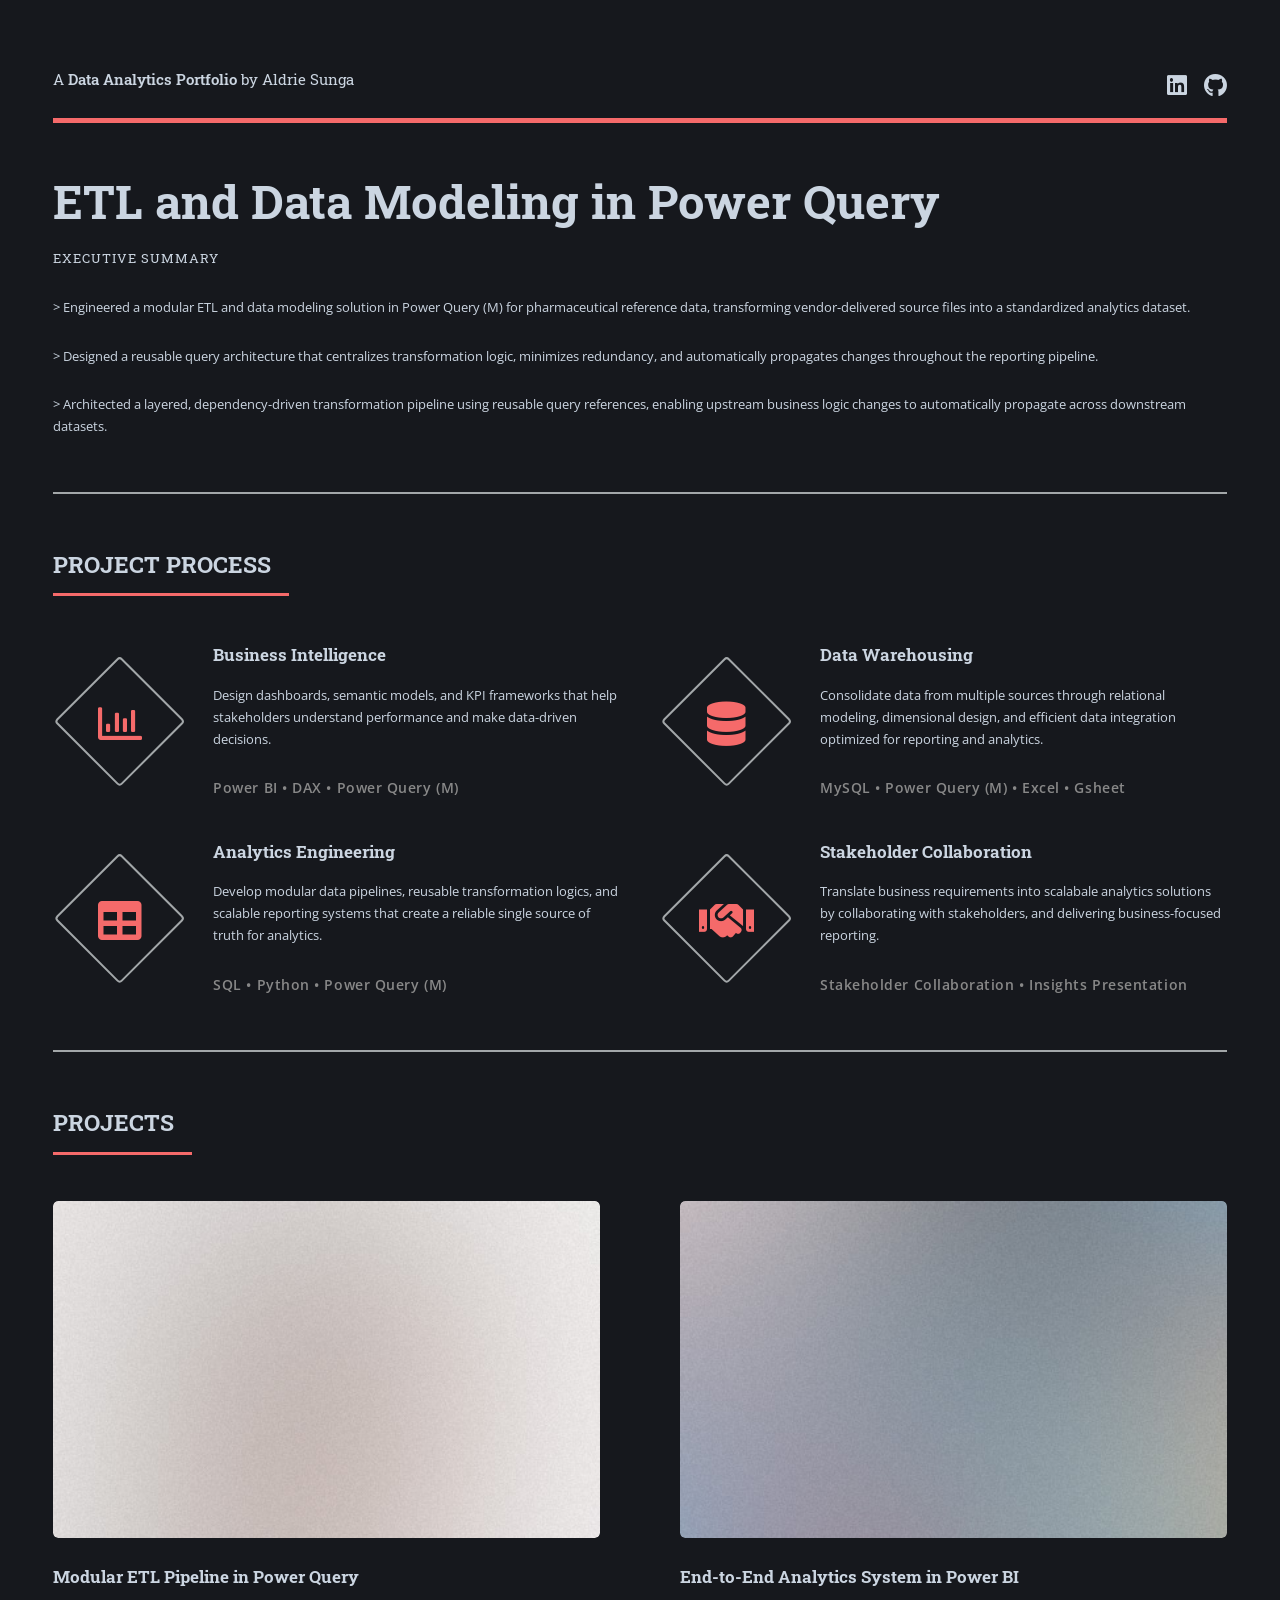
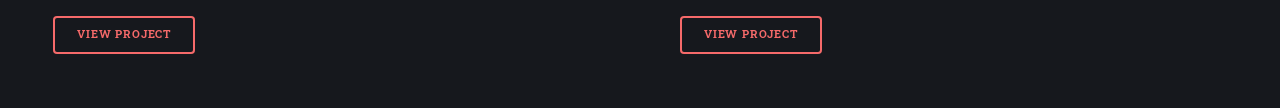
==== project_1.html @ 9303957c "Add files via upload" ====
<!DOCTYPE HTML>
<html>
	<head>
		<title>Data by Aldrie</title>
		<meta charset="utf-8" />
		<meta name="viewport" content="width=device-width, initial-scale=1, user-scalable=no" />
		<link rel="stylesheet" href="assets/css/main_mod.css" />
        <link rel="icon" type="image/png" href="images/reading-eyeglasses.png"
	</head>
	<body class="is-preload">

		<!-- Wrapper -->
			<div id="wrapper">

				<!-- Main -->
					<div id="main">
						<div class="inner">

							<!-- Header -->
								<header id="header">
									<a href="index.html" class="logo">A<strong> Data Analytics Portfolio</strong> by Aldrie Sunga</a>
									<ul class="icons">
										<li>
											<a href="https://www.linkedin.com/in/erroljohnsunga/"
												class="icon brands fa-linkedin"
												target="_blank"
												rel="noopener noreferrer">
													<span class="label">Linkedin</span>
											</a>
										</li>

										<li>
											<a
												class="icon brands fa-github"
												target="_blank"
												rel="noopener noreferrer">
													<span class="label">Github</span>
											</a>
										</li>
										<!-- <li><a href="#" class="icon brands fa-snapchat-ghost"><span class="label">Snapchat</span></a></li>
										<li><a href="#" class="icon brands fa-instagram"><span class="label">Instagram</span></a></li>
										<li><a href="#" class="icon brands fa-medium-m"><span class="label">Medium</span></a></li> -->
									</ul>
								</header>

							<!-- Banner -->
								<section id="banner">
									<div class="content">
										<header>
											<h1 class="project-h1">ETL and Data Modeling in Power Query</h1>
                                            <p class="p-header">
                                                Executive Summary
                                            </p>										
										</header>
                                        <div class="p-bullets">
                                            <p>> Engineered a modular ETL and data modeling solution in Power Query (M) for pharmaceutical reference data, transforming vendor-delivered source files into a standardized analytics dataset.</p>
                                            <p>> Designed a reusable query architecture that centralizes transformation logic, minimizes redundancy, and automatically propagates changes throughout the reporting pipeline.</p>
                                            <p>> Architected a layered, dependency-driven transformation pipeline using reusable query references, enabling upstream business logic changes to automatically propagate across downstream datasets.</p>
                                        </div>
                                            <!-- <ul class="actions">
											<li><a href="#" class="button big">Learn More</a></li>
										</ul> -->
									</div>
									<!-- <span class="image object">
										<img src="images/pic10.jpg" alt="" />
									</span> -->
								</section>

							<!-- Section -->
								<section>
									<header class="major">
										<h2>PROJECT PROCESS</h2>
                                    </header>
									</header>
									<div class="features">
										<article>
											<span class="icon fa-chart-bar"></span>
											<div class="content">
												<h3>Business Intelligence</h3>
												<p>
													Design dashboards, semantic models, and KPI frameworks that help stakeholders understand performance and make data-driven decisions.
												</p>
												<p class="tech-stack">
													Power BI • DAX • Power Query (M)
												</p>
											</div>
										</article>
										<article>
											<span class="icon solid fa-database"></span>
											<div class="content">
												<h3>Data Warehousing</h3>
												<p>
													Consolidate data from multiple sources through relational modeling, dimensional design, and efficient data integration optimized for reporting and analytics.
												</p>
												<p class="tech-stack">
													MySQL • Power Query (M) • Excel • Gsheet
												</p>
											</div>
										</article>
										<article>
											<span class="icon solid fa-table"></span>
											<div class="content">
												<h3>Analytics Engineering</h3>
												<p>
													Develop modular data pipelines, reusable transformation logics, and scalable reporting systems that create a reliable single source of truth for analytics.
												</p>
												<p class="tech-stack">
													SQL • Python • Power Query (M)
												</p>
											</div>
										</article>
										<article>
											<span class="icon solid fa-handshake"></span>
											<div class="content">
												<h3>Stakeholder Collaboration</h3>
												<p>
													Translate business requirements into scalabale analytics solutions by collaborating with stakeholders, and delivering business-focused reporting.
												</p>
												<p class="tech-stack">
													Stakeholder Collaboration • Insights Presentation
												</p>
											</div>
										</article>
									</div>
								</section>

							<!-- Section -->
								<section>
									<header class="major">
										<h2>PROJECTS</h2>
									</header>
									<div class="posts">
										<article>
											<a class="image"><img src="images/pic01.jpg" alt="" /></a>
											<h3>Modular ETL Pipeline in Power Query</h3>
											<p>
											</p>
											<ul class="actions">
												<li><a href="#" class="button">View Project</a></li>
											</ul>
										</article>

										<article>
											<a class="image"><img src="images/pic02.jpg" alt="" /></a>
											<h3>End-to-End Analytics System in Power BI</h3>
											<p>
											</p>
											<ul class="actions">
												<li><a href="#" class="button">View Project</a></li>
											</ul>
<!-- 										
										<article>
											<a class="image"><img src="images/pic02.jpg" alt="" /></a>
											<h3>Project #3</h3>
											<p>
												...
											</p>
											<ul class="actions">
												<li><a href="#" class="button">View Project</a></li>
											</ul>
										</article> -->
									</div>
								</section>
						</div>
					</div>
			</div>

		<!-- Scripts -->
			<script src="assets/js/jquery.min.js"></script>
			<script src="assets/js/browser.min.js"></script>
			<script src="assets/js/breakpoints.min.js"></script>
			<script src="assets/js/util.js"></script>
			<script src="assets/js/main.js"></script>

	</body>
</html>
---- assets/css/main_mod.css ----
@import url(fontawesome-all.min.css);
@import url("https://fonts.googleapis.com/css?family=Open+Sans:400,600,400italic,600italic|Roboto+Slab:400,700");
/*
	Editorial by HTML5 UP
	html5up.net | @ajlkn
	Free for personal and commercial use under the CCA 3.0 license (html5up.net/license)
*/
html, body, div, span, applet, object,
iframe, h1, h2, h3, h4, h5, h6, p, blockquote,
pre, a, abbr, acronym, address, big, cite,
code, del, dfn, em, img, ins, kbd, q, s, samp,
small, strike, strong, sub, sup, tt, var, b,
u, i, center, dl, dt, dd, ol, ul, li, fieldset,
form, label, legend, table, caption, tbody,
tfoot, thead, tr, th, td, article, aside,
canvas, details, embed, figure, figcaption,
footer, header, hgroup, menu, nav, output, ruby,
section, summary, time, mark, audio, video {
  margin: 0;
  padding: 0;
  border: 0;
  font-size: 100%;
  font: inherit;
  vertical-align: baseline; }

article, aside, details, figcaption, figure,
footer, header, hgroup, menu, nav, section {
  display: block; }

body {
  line-height: 1; }

ol, ul {
  list-style: none; }

blockquote, q {
  quotes: none; }
  blockquote:before, blockquote:after, q:before, q:after {
    content: '';
    content: none; }

table {
  border-collapse: collapse;
  border-spacing: 0; }

body {
  -webkit-text-size-adjust: none; }

mark {
  background-color: transparent;
  color: inherit; }

input::-moz-focus-inner {
  border: 0;
  padding: 0; }

input, select, textarea {
  -moz-appearance: none;
  -webkit-appearance: none;
  -ms-appearance: none;
  appearance: none; }

/* Basic */
@-ms-viewport {
  width: device-width; }

body {
  -ms-overflow-style: scrollbar; }

@media screen and (max-width: 480px) {
  html, body {
    min-width: 320px; } }

html {
  box-sizing: border-box; }

*, *:before, *:after {
  box-sizing: inherit; }

body {
  background: #16181D; }
  body.is-preload *, body.is-preload *:before, body.is-preload *:after, body.is-resizing *, body.is-resizing *:before, body.is-resizing *:after {
    -moz-animation: none !important;
    -webkit-animation: none !important;
    -ms-animation: none !important;
    animation: none !important;
    -moz-transition: none !important;
    -webkit-transition: none !important;
    -ms-transition: none !important;
    transition: none !important; }

/* Type */
body, input, select, textarea {
  color: #CBD5E1;
  font-family: "Open Sans", sans-serif;
  font-size: 13pt;
  font-weight: 400;
  line-height: 1.65; }
  @media screen and (max-width: 1680px) {
    body, input, select, textarea {
      font-size: 11pt; } }
  @media screen and (max-width: 1280px) {
    body, input, select, textarea {
      font-size: 10pt; } }
  @media screen and (max-width: 360px) {
    body, input, select, textarea {
      font-size: 9pt; } }

a {
  -moz-transition: color 0.2s ease-in-out, border-bottom-color 0.2s ease-in-out;
  -webkit-transition: color 0.2s ease-in-out, border-bottom-color 0.2s ease-in-out;
  -ms-transition: color 0.2s ease-in-out, border-bottom-color 0.2s ease-in-out;
  transition: color 0.2s ease-in-out, border-bottom-color 0.2s ease-in-out;
  border-bottom: dotted 1px;
  color: #f56a6a;
  text-decoration: none; }
  a:hover {
    border-bottom-color: #f56a6a;
    color: #f56a6a !important; }
    a:hover strong {
      color: inherit; }

strong, b {
  color: #CBD5E1;
  font-weight: 600; }

em, i {
  font-style: italic; }

p {
  margin: 0 0 2em 0; }

h1, h2, h3, h4, h5, h6 {
  color: #CBD5E1;
  font-family: "Roboto Slab", serif;
  font-weight: 700;
  line-height: 1.5;
  margin: 0 0 1em 0; }
  h1 a, h2 a, h3 a, h4 a, h5 a, h6 a {
    color: inherit;
    text-decoration: none;
    border-bottom: 0; }

h1 {
  font-size: 4em;
  margin: 0 0 0.5em 0;
  line-height: 1.3; }

h2 {
  font-size: 1.75em; }

h3 {
  font-size: 1.25em; }

h4 {
  font-size: 1.1em; }

h5 {
  font-size: 0.9em; }

h6 {
  font-size: 0.7em; }

@media screen and (max-width: 1680px) {
  h1 {
    font-size: 3.5em; } }

@media screen and (max-width: 980px) {
  h1 {
    font-size: 3.25em; } }

@media screen and (max-width: 736px) {
  h1 {
    font-size: 2em;
    line-height: 1.4; }
  h2 {
    font-size: 1.5em; } }

sub {
  font-size: 0.8em;
  position: relative;
  top: 0.5em; }

sup {
  font-size: 0.8em;
  position: relative;
  top: -0.5em; }

blockquote {
  border-left: solid 3px rgba(210, 215, 217, 0.75);
  font-style: italic;
  margin: 0 0 2em 0;
  padding: 0.5em 0 0.5em 2em; }

code {
  background: rgba(230, 235, 237, 0.25);
  border-radius: 0.375em;
  border: solid 1px rgba(210, 215, 217, 0.75);
  font-family: "Courier New", monospace;
  font-size: 0.9em;
  margin: 0 0.25em;
  padding: 0.25em 0.65em; }

pre {
  -webkit-overflow-scrolling: touch;
  font-family: "Courier New", monospace;
  font-size: 0.9em;
  margin: 0 0 2em 0; }
  pre code {
    display: block;
    line-height: 1.75;
    padding: 1em 1.5em;
    overflow-x: auto; }

hr {
  border: 0;
  border-bottom: solid 1px rgba(210, 215, 217, 0.75);
  margin: 2em 0; }
  hr.major {
    margin: 3em 0; }

.align-left {
  text-align: left; }

.align-center {
  text-align: center; }

.align-right {
  text-align: right; }

/* Row */
.row {
  display: flex;
  flex-wrap: wrap;
  box-sizing: border-box;
  align-items: stretch; }
  .row > * {
    box-sizing: border-box; }
  .row.gtr-uniform > * > :last-child {
    margin-bottom: 0; }
  .row.aln-left {
    justify-content: flex-start; }
  .row.aln-center {
    justify-content: center; }
  .row.aln-right {
    justify-content: flex-end; }
  .row.aln-top {
    align-items: flex-start; }
  .row.aln-middle {
    align-items: center; }
  .row.aln-bottom {
    align-items: flex-end; }
  .row > .imp {
    order: -1; }
  .row > .col-1 {
    width: 8.33333%; }
  .row > .off-1 {
    margin-left: 8.33333%; }
  .row > .col-2 {
    width: 16.66667%; }
  .row > .off-2 {
    margin-left: 16.66667%; }
  .row > .col-3 {
    width: 25%; }
  .row > .off-3 {
    margin-left: 25%; }
  .row > .col-4 {
    width: 33.33333%; }
  .row > .off-4 {
    margin-left: 33.33333%; }
  .row > .col-5 {
    width: 41.66667%; }
  .row > .off-5 {
    margin-left: 41.66667%; }
  .row > .col-6 {
    width: 50%; }
  .row > .off-6 {
    margin-left: 50%; }
  .row > .col-7 {
    width: 58.33333%; }
  .row > .off-7 {
    margin-left: 58.33333%; }
  .row > .col-8 {
    width: 66.66667%; }
  .row > .off-8 {
    margin-left: 66.66667%; }
  .row > .col-9 {
    width: 75%; }
  .row > .off-9 {
    margin-left: 75%; }
  .row > .col-10 {
    width: 83.33333%; }
  .row > .off-10 {
    margin-left: 83.33333%; }
  .row > .col-11 {
    width: 91.66667%; }
  .row > .off-11 {
    margin-left: 91.66667%; }
  .row > .col-12 {
    width: 100%; }
  .row > .off-12 {
    margin-left: 100%; }
  .row.gtr-0 {
    margin-top: 0;
    margin-left: 0em; }
    .row.gtr-0 > * {
      padding: 0 0 0 0em; }
    .row.gtr-0.gtr-uniform {
      margin-top: 0em; }
      .row.gtr-0.gtr-uniform > * {
        padding-top: 0em; }
  .row.gtr-25 {
    margin-top: 0;
    margin-left: -0.375em; }
    .row.gtr-25 > * {
      padding: 0 0 0 0.375em; }
    .row.gtr-25.gtr-uniform {
      margin-top: -0.375em; }
      .row.gtr-25.gtr-uniform > * {
        padding-top: 0.375em; }
  .row.gtr-50 {
    margin-top: 0;
    margin-left: -0.75em; }
    .row.gtr-50 > * {
      padding: 0 0 0 0.75em; }
    .row.gtr-50.gtr-uniform {
      margin-top: -0.75em; }
      .row.gtr-50.gtr-uniform > * {
        padding-top: 0.75em; }
  .row {
    margin-top: 0;
    margin-left: -1.5em; }
    .row > * {
      padding: 0 0 0 1.5em; }
    .row.gtr-uniform {
      margin-top: -1.5em; }
      .row.gtr-uniform > * {
        padding-top: 1.5em; }
  .row.gtr-150 {
    margin-top: 0;
    margin-left: -2.25em; }
    .row.gtr-150 > * {
      padding: 0 0 0 2.25em; }
    .row.gtr-150.gtr-uniform {
      margin-top: -2.25em; }
      .row.gtr-150.gtr-uniform > * {
        padding-top: 2.25em; }
  .row.gtr-200 {
    margin-top: 0;
    margin-left: -3em; }
    .row.gtr-200 > * {
      padding: 0 0 0 3em; }
    .row.gtr-200.gtr-uniform {
      margin-top: -3em; }
      .row.gtr-200.gtr-uniform > * {
        padding-top: 3em; }
  @media screen and (max-width: 1680px) {
    .row {
      display: flex;
      flex-wrap: wrap;
      box-sizing: border-box;
      align-items: stretch; }
      .row > * {
        box-sizing: border-box; }
      .row.gtr-uniform > * > :last-child {
        margin-bottom: 0; }
      .row.aln-left {
        justify-content: flex-start; }
      .row.aln-center {
        justify-content: center; }
      .row.aln-right {
        justify-content: flex-end; }
      .row.aln-top {
        align-items: flex-start; }
      .row.aln-middle {
        align-items: center; }
      .row.aln-bottom {
        align-items: flex-end; }
      .row > .imp-xlarge {
        order: -1; }
      .row > .col-1-xlarge {
        width: 8.33333%; }
      .row > .off-1-xlarge {
        margin-left: 8.33333%; }
      .row > .col-2-xlarge {
        width: 16.66667%; }
      .row > .off-2-xlarge {
        margin-left: 16.66667%; }
      .row > .col-3-xlarge {
        width: 25%; }
      .row > .off-3-xlarge {
        margin-left: 25%; }
      .row > .col-4-xlarge {
        width: 33.33333%; }
      .row > .off-4-xlarge {
        margin-left: 33.33333%; }
      .row > .col-5-xlarge {
        width: 41.66667%; }
      .row > .off-5-xlarge {
        margin-left: 41.66667%; }
      .row > .col-6-xlarge {
        width: 50%; }
      .row > .off-6-xlarge {
        margin-left: 50%; }
      .row > .col-7-xlarge {
        width: 58.33333%; }
      .row > .off-7-xlarge {
        margin-left: 58.33333%; }
      .row > .col-8-xlarge {
        width: 66.66667%; }
      .row > .off-8-xlarge {
        margin-left: 66.66667%; }
      .row > .col-9-xlarge {
        width: 75%; }
      .row > .off-9-xlarge {
        margin-left: 75%; }
      .row > .col-10-xlarge {
        width: 83.33333%; }
      .row > .off-10-xlarge {
        margin-left: 83.33333%; }
      .row > .col-11-xlarge {
        width: 91.66667%; }
      .row > .off-11-xlarge {
        margin-left: 91.66667%; }
      .row > .col-12-xlarge {
        width: 100%; }
      .row > .off-12-xlarge {
        margin-left: 100%; }
      .row.gtr-0 {
        margin-top: 0;
        margin-left: 0em; }
        .row.gtr-0 > * {
          padding: 0 0 0 0em; }
        .row.gtr-0.gtr-uniform {
          margin-top: 0em; }
          .row.gtr-0.gtr-uniform > * {
            padding-top: 0em; }
      .row.gtr-25 {
        margin-top: 0;
        margin-left: -0.375em; }
        .row.gtr-25 > * {
          padding: 0 0 0 0.375em; }
        .row.gtr-25.gtr-uniform {
          margin-top: -0.375em; }
          .row.gtr-25.gtr-uniform > * {
            padding-top: 0.375em; }
      .row.gtr-50 {
        margin-top: 0;
        margin-left: -0.75em; }
        .row.gtr-50 > * {
          padding: 0 0 0 0.75em; }
        .row.gtr-50.gtr-uniform {
          margin-top: -0.75em; }
          .row.gtr-50.gtr-uniform > * {
            padding-top: 0.75em; }
      .row {
        margin-top: 0;
        margin-left: -1.5em; }
        .row > * {
          padding: 0 0 0 1.5em; }
        .row.gtr-uniform {
          margin-top: -1.5em; }
          .row.gtr-uniform > * {
            padding-top: 1.5em; }
      .row.gtr-150 {
        margin-top: 0;
        margin-left: -2.25em; }
        .row.gtr-150 > * {
          padding: 0 0 0 2.25em; }
        .row.gtr-150.gtr-uniform {
          margin-top: -2.25em; }
          .row.gtr-150.gtr-uniform > * {
            padding-top: 2.25em; }
      .row.gtr-200 {
        margin-top: 0;
        margin-left: -3em; }
        .row.gtr-200 > * {
          padding: 0 0 0 3em; }
        .row.gtr-200.gtr-uniform {
          margin-top: -3em; }
          .row.gtr-200.gtr-uniform > * {
            padding-top: 3em; } }
  @media screen and (max-width: 1280px) {
    .row {
      display: flex;
      flex-wrap: wrap;
      box-sizing: border-box;
      align-items: stretch; }
      .row > * {
        box-sizing: border-box; }
      .row.gtr-uniform > * > :last-child {
        margin-bottom: 0; }
      .row.aln-left {
        justify-content: flex-start; }
      .row.aln-center {
        justify-content: center; }
      .row.aln-right {
        justify-content: flex-end; }
      .row.aln-top {
        align-items: flex-start; }
      .row.aln-middle {
        align-items: center; }
      .row.aln-bottom {
        align-items: flex-end; }
      .row > .imp-large {
        order: -1; }
      .row > .col-1-large {
        width: 8.33333%; }
      .row > .off-1-large {
        margin-left: 8.33333%; }
      .row > .col-2-large {
        width: 16.66667%; }
      .row > .off-2-large {
        margin-left: 16.66667%; }
      .row > .col-3-large {
        width: 25%; }
      .row > .off-3-large {
        margin-left: 25%; }
      .row > .col-4-large {
        width: 33.33333%; }
      .row > .off-4-large {
        margin-left: 33.33333%; }
      .row > .col-5-large {
        width: 41.66667%; }
      .row > .off-5-large {
        margin-left: 41.66667%; }
      .row > .col-6-large {
        width: 50%; }
      .row > .off-6-large {
        margin-left: 50%; }
      .row > .col-7-large {
        width: 58.33333%; }
      .row > .off-7-large {
        margin-left: 58.33333%; }
      .row > .col-8-large {
        width: 66.66667%; }
      .row > .off-8-large {
        margin-left: 66.66667%; }
      .row > .col-9-large {
        width: 75%; }
      .row > .off-9-large {
        margin-left: 75%; }
      .row > .col-10-large {
        width: 83.33333%; }
      .row > .off-10-large {
        margin-left: 83.33333%; }
      .row > .col-11-large {
        width: 91.66667%; }
      .row > .off-11-large {
        margin-left: 91.66667%; }
      .row > .col-12-large {
        width: 100%; }
      .row > .off-12-large {
        margin-left: 100%; }
      .row.gtr-0 {
        margin-top: 0;
        margin-left: 0em; }
        .row.gtr-0 > * {
          padding: 0 0 0 0em; }
        .row.gtr-0.gtr-uniform {
          margin-top: 0em; }
          .row.gtr-0.gtr-uniform > * {
            padding-top: 0em; }
      .row.gtr-25 {
        margin-top: 0;
        margin-left: -0.375em; }
        .row.gtr-25 > * {
          padding: 0 0 0 0.375em; }
        .row.gtr-25.gtr-uniform {
          margin-top: -0.375em; }
          .row.gtr-25.gtr-uniform > * {
            padding-top: 0.375em; }
      .row.gtr-50 {
        margin-top: 0;
        margin-left: -0.75em; }
        .row.gtr-50 > * {
          padding: 0 0 0 0.75em; }
        .row.gtr-50.gtr-uniform {
          margin-top: -0.75em; }
          .row.gtr-50.gtr-uniform > * {
            padding-top: 0.75em; }
      .row {
        margin-top: 0;
        margin-left: -1.5em; }
        .row > * {
          padding: 0 0 0 1.5em; }
        .row.gtr-uniform {
          margin-top: -1.5em; }
          .row.gtr-uniform > * {
            padding-top: 1.5em; }
      .row.gtr-150 {
        margin-top: 0;
        margin-left: -2.25em; }
        .row.gtr-150 > * {
          padding: 0 0 0 2.25em; }
        .row.gtr-150.gtr-uniform {
          margin-top: -2.25em; }
          .row.gtr-150.gtr-uniform > * {
            padding-top: 2.25em; }
      .row.gtr-200 {
        margin-top: 0;
        margin-left: -3em; }
        .row.gtr-200 > * {
          padding: 0 0 0 3em; }
        .row.gtr-200.gtr-uniform {
          margin-top: -3em; }
          .row.gtr-200.gtr-uniform > * {
            padding-top: 3em; } }
  @media screen and (max-width: 980px) {
    .row {
      display: flex;
      flex-wrap: wrap;
      box-sizing: border-box;
      align-items: stretch; }
      .row > * {
        box-sizing: border-box; }
      .row.gtr-uniform > * > :last-child {
        margin-bottom: 0; }
      .row.aln-left {
        justify-content: flex-start; }
      .row.aln-center {
        justify-content: center; }
      .row.aln-right {
        justify-content: flex-end; }
      .row.aln-top {
        align-items: flex-start; }
      .row.aln-middle {
        align-items: center; }
      .row.aln-bottom {
        align-items: flex-end; }
      .row > .imp-medium {
        order: -1; }
      .row > .col-1-medium {
        width: 8.33333%; }
      .row > .off-1-medium {
        margin-left: 8.33333%; }
      .row > .col-2-medium {
        width: 16.66667%; }
      .row > .off-2-medium {
        margin-left: 16.66667%; }
      .row > .col-3-medium {
        width: 25%; }
      .row > .off-3-medium {
        margin-left: 25%; }
      .row > .col-4-medium {
        width: 33.33333%; }
      .row > .off-4-medium {
        margin-left: 33.33333%; }
      .row > .col-5-medium {
        width: 41.66667%; }
      .row > .off-5-medium {
        margin-left: 41.66667%; }
      .row > .col-6-medium {
        width: 50%; }
      .row > .off-6-medium {
        margin-left: 50%; }
      .row > .col-7-medium {
        width: 58.33333%; }
      .row > .off-7-medium {
        margin-left: 58.33333%; }
      .row > .col-8-medium {
        width: 66.66667%; }
      .row > .off-8-medium {
        margin-left: 66.66667%; }
      .row > .col-9-medium {
        width: 75%; }
      .row > .off-9-medium {
        margin-left: 75%; }
      .row > .col-10-medium {
        width: 83.33333%; }
      .row > .off-10-medium {
        margin-left: 83.33333%; }
      .row > .col-11-medium {
        width: 91.66667%; }
      .row > .off-11-medium {
        margin-left: 91.66667%; }
      .row > .col-12-medium {
        width: 100%; }
      .row > .off-12-medium {
        margin-left: 100%; }
      .row.gtr-0 {
        margin-top: 0;
        margin-left: 0em; }
        .row.gtr-0 > * {
          padding: 0 0 0 0em; }
        .row.gtr-0.gtr-uniform {
          margin-top: 0em; }
          .row.gtr-0.gtr-uniform > * {
            padding-top: 0em; }
      .row.gtr-25 {
        margin-top: 0;
        margin-left: -0.375em; }
        .row.gtr-25 > * {
          padding: 0 0 0 0.375em; }
        .row.gtr-25.gtr-uniform {
          margin-top: -0.375em; }
          .row.gtr-25.gtr-uniform > * {
            padding-top: 0.375em; }
      .row.gtr-50 {
        margin-top: 0;
        margin-left: -0.75em; }
        .row.gtr-50 > * {
          padding: 0 0 0 0.75em; }
        .row.gtr-50.gtr-uniform {
          margin-top: -0.75em; }
          .row.gtr-50.gtr-uniform > * {
            padding-top: 0.75em; }
      .row {
        margin-top: 0;
        margin-left: -1.5em; }
        .row > * {
          padding: 0 0 0 1.5em; }
        .row.gtr-uniform {
          margin-top: -1.5em; }
          .row.gtr-uniform > * {
            padding-top: 1.5em; }
      .row.gtr-150 {
        margin-top: 0;
        margin-left: -2.25em; }
        .row.gtr-150 > * {
          padding: 0 0 0 2.25em; }
        .row.gtr-150.gtr-uniform {
          margin-top: -2.25em; }
          .row.gtr-150.gtr-uniform > * {
            padding-top: 2.25em; }
      .row.gtr-200 {
        margin-top: 0;
        margin-left: -3em; }
        .row.gtr-200 > * {
          padding: 0 0 0 3em; }
        .row.gtr-200.gtr-uniform {
          margin-top: -3em; }
          .row.gtr-200.gtr-uniform > * {
            padding-top: 3em; } }
  @media screen and (max-width: 736px) {
    .row {
      display: flex;
      flex-wrap: wrap;
      box-sizing: border-box;
      align-items: stretch; }
      .row > * {
        box-sizing: border-box; }
      .row.gtr-uniform > * > :last-child {
        margin-bottom: 0; }
      .row.aln-left {
        justify-content: flex-start; }
      .row.aln-center {
        justify-content: center; }
      .row.aln-right {
        justify-content: flex-end; }
      .row.aln-top {
        align-items: flex-start; }
      .row.aln-middle {
        align-items: center; }
      .row.aln-bottom {
        align-items: flex-end; }
      .row > .imp-small {
        order: -1; }
      .row > .col-1-small {
        width: 8.33333%; }
      .row > .off-1-small {
        margin-left: 8.33333%; }
      .row > .col-2-small {
        width: 16.66667%; }
      .row > .off-2-small {
        margin-left: 16.66667%; }
      .row > .col-3-small {
        width: 25%; }
      .row > .off-3-small {
        margin-left: 25%; }
      .row > .col-4-small {
        width: 33.33333%; }
      .row > .off-4-small {
        margin-left: 33.33333%; }
      .row > .col-5-small {
        width: 41.66667%; }
      .row > .off-5-small {
        margin-left: 41.66667%; }
      .row > .col-6-small {
        width: 50%; }
      .row > .off-6-small {
        margin-left: 50%; }
      .row > .col-7-small {
        width: 58.33333%; }
      .row > .off-7-small {
        margin-left: 58.33333%; }
      .row > .col-8-small {
        width: 66.66667%; }
      .row > .off-8-small {
        margin-left: 66.66667%; }
      .row > .col-9-small {
        width: 75%; }
      .row > .off-9-small {
        margin-left: 75%; }
      .row > .col-10-small {
        width: 83.33333%; }
      .row > .off-10-small {
        margin-left: 83.33333%; }
      .row > .col-11-small {
        width: 91.66667%; }
      .row > .off-11-small {
        margin-left: 91.66667%; }
      .row > .col-12-small {
        width: 100%; }
      .row > .off-12-small {
        margin-left: 100%; }
      .row.gtr-0 {
        margin-top: 0;
        margin-left: 0em; }
        .row.gtr-0 > * {
          padding: 0 0 0 0em; }
        .row.gtr-0.gtr-uniform {
          margin-top: 0em; }
          .row.gtr-0.gtr-uniform > * {
            padding-top: 0em; }
      .row.gtr-25 {
        margin-top: 0;
        margin-left: -0.375em; }
        .row.gtr-25 > * {
          padding: 0 0 0 0.375em; }
        .row.gtr-25.gtr-uniform {
          margin-top: -0.375em; }
          .row.gtr-25.gtr-uniform > * {
            padding-top: 0.375em; }
      .row.gtr-50 {
        margin-top: 0;
        margin-left: -0.75em; }
        .row.gtr-50 > * {
          padding: 0 0 0 0.75em; }
        .row.gtr-50.gtr-uniform {
          margin-top: -0.75em; }
          .row.gtr-50.gtr-uniform > * {
            padding-top: 0.75em; }
      .row {
        margin-top: 0;
        margin-left: -1.5em; }
        .row > * {
          padding: 0 0 0 1.5em; }
        .row.gtr-uniform {
          margin-top: -1.5em; }
          .row.gtr-uniform > * {
            padding-top: 1.5em; }
      .row.gtr-150 {
        margin-top: 0;
        margin-left: -2.25em; }
        .row.gtr-150 > * {
          padding: 0 0 0 2.25em; }
        .row.gtr-150.gtr-uniform {
          margin-top: -2.25em; }
          .row.gtr-150.gtr-uniform > * {
            padding-top: 2.25em; }
      .row.gtr-200 {
        margin-top: 0;
        margin-left: -3em; }
        .row.gtr-200 > * {
          padding: 0 0 0 3em; }
        .row.gtr-200.gtr-uniform {
          margin-top: -3em; }
          .row.gtr-200.gtr-uniform > * {
            padding-top: 3em; } }
  @media screen and (max-width: 480px) {
    .row {
      display: flex;
      flex-wrap: wrap;
      box-sizing: border-box;
      align-items: stretch; }
      .row > * {
        box-sizing: border-box; }
      .row.gtr-uniform > * > :last-child {
        margin-bottom: 0; }
      .row.aln-left {
        justify-content: flex-start; }
      .row.aln-center {
        justify-content: center; }
      .row.aln-right {
        justify-content: flex-end; }
      .row.aln-top {
        align-items: flex-start; }
      .row.aln-middle {
        align-items: center; }
      .row.aln-bottom {
        align-items: flex-end; }
      .row > .imp-xsmall {
        order: -1; }
      .row > .col-1-xsmall {
        width: 8.33333%; }
      .row > .off-1-xsmall {
        margin-left: 8.33333%; }
      .row > .col-2-xsmall {
        width: 16.66667%; }
      .row > .off-2-xsmall {
        margin-left: 16.66667%; }
      .row > .col-3-xsmall {
        width: 25%; }
      .row > .off-3-xsmall {
        margin-left: 25%; }
      .row > .col-4-xsmall {
        width: 33.33333%; }
      .row > .off-4-xsmall {
        margin-left: 33.33333%; }
      .row > .col-5-xsmall {
        width: 41.66667%; }
      .row > .off-5-xsmall {
        margin-left: 41.66667%; }
      .row > .col-6-xsmall {
        width: 50%; }
      .row > .off-6-xsmall {
        margin-left: 50%; }
      .row > .col-7-xsmall {
        width: 58.33333%; }
      .row > .off-7-xsmall {
        margin-left: 58.33333%; }
      .row > .col-8-xsmall {
        width: 66.66667%; }
      .row > .off-8-xsmall {
        margin-left: 66.66667%; }
      .row > .col-9-xsmall {
        width: 75%; }
      .row > .off-9-xsmall {
        margin-left: 75%; }
      .row > .col-10-xsmall {
        width: 83.33333%; }
      .row > .off-10-xsmall {
        margin-left: 83.33333%; }
      .row > .col-11-xsmall {
        width: 91.66667%; }
      .row > .off-11-xsmall {
        margin-left: 91.66667%; }
      .row > .col-12-xsmall {
        width: 100%; }
      .row > .off-12-xsmall {
        margin-left: 100%; }
      .row.gtr-0 {
        margin-top: 0;
        margin-left: 0em; }
        .row.gtr-0 > * {
          padding: 0 0 0 0em; }
        .row.gtr-0.gtr-uniform {
          margin-top: 0em; }
          .row.gtr-0.gtr-uniform > * {
            padding-top: 0em; }
      .row.gtr-25 {
        margin-top: 0;
        margin-left: -0.375em; }
        .row.gtr-25 > * {
          padding: 0 0 0 0.375em; }
        .row.gtr-25.gtr-uniform {
          margin-top: -0.375em; }
          .row.gtr-25.gtr-uniform > * {
            padding-top: 0.375em; }
      .row.gtr-50 {
        margin-top: 0;
        margin-left: -0.75em; }
        .row.gtr-50 > * {
          padding: 0 0 0 0.75em; }
        .row.gtr-50.gtr-uniform {
          margin-top: -0.75em; }
          .row.gtr-50.gtr-uniform > * {
            padding-top: 0.75em; }
      .row {
        margin-top: 0;
        margin-left: -1.5em; }
        .row > * {
          padding: 0 0 0 1.5em; }
        .row.gtr-uniform {
          margin-top: -1.5em; }
          .row.gtr-uniform > * {
            padding-top: 1.5em; }
      .row.gtr-150 {
        margin-top: 0;
        margin-left: -2.25em; }
        .row.gtr-150 > * {
          padding: 0 0 0 2.25em; }
        .row.gtr-150.gtr-uniform {
          margin-top: -2.25em; }
          .row.gtr-150.gtr-uniform > * {
            padding-top: 2.25em; }
      .row.gtr-200 {
        margin-top: 0;
        margin-left: -3em; }
        .row.gtr-200 > * {
          padding: 0 0 0 3em; }
        .row.gtr-200.gtr-uniform {
          margin-top: -3em; }
          .row.gtr-200.gtr-uniform > * {
            padding-top: 3em; } }

/* Section/Article */
section.special, article.special {
  text-align: center; }

header p {
  font-family: "Roboto Slab", serif;
  font-size: 1em;
  font-weight: 400;
  letter-spacing: 0.075em;
  margin-top: -0.5em;
  text-transform: uppercase; }

header.major > :last-child {
  border-bottom: solid 3px #f56a6a;
  display: inline-block;
  margin: 0 0 2em 0;
  padding: 0 0.75em 0.5em 0; }

header.main > :last-child {
  margin: 0 0 1em 0; }

/* Form */
form {
  margin: 0 0 2em 0; }

label {
  color: #3d4449;
  display: block;
  font-size: 0.9em;
  font-weight: 600;
  margin: 0 0 1em 0; }

input[type="text"],
input[type="password"],
input[type="email"],
input[type="tel"],
input[type="search"],
input[type="url"],
select,
textarea {
  -moz-appearance: none;
  -webkit-appearance: none;
  -ms-appearance: none;
  appearance: none;
  background: #ffffff;
  border-radius: 0.375em;
  border: none;
  border: solid 1px rgba(210, 215, 217, 0.75);
  color: inherit;
  display: block;
  outline: 0;
  padding: 0 1em;
  text-decoration: none;
  width: 100%; }
  input[type="text"]:invalid,
  input[type="password"]:invalid,
  input[type="email"]:invalid,
  input[type="tel"]:invalid,
  input[type="search"]:invalid,
  input[type="url"]:invalid,
  select:invalid,
  textarea:invalid {
    box-shadow: none; }
  input[type="text"]:focus,
  input[type="password"]:focus,
  input[type="email"]:focus,
  input[type="tel"]:focus,
  input[type="search"]:focus,
  input[type="url"]:focus,
  select:focus,
  textarea:focus {
    border-color: #f56a6a;
    box-shadow: 0 0 0 1px #f56a6a; }

select {
  background-image: url("data:image/svg+xml;charset=utf8,%3Csvg xmlns='http://www.w3.org/2000/svg' width='40' height='40' preserveAspectRatio='none' viewBox='0 0 40 40'%3E%3Cpath d='M9.4,12.3l10.4,10.4l10.4-10.4c0.2-0.2,0.5-0.4,0.9-0.4c0.3,0,0.6,0.1,0.9,0.4l3.3,3.3c0.2,0.2,0.4,0.5,0.4,0.9 c0,0.4-0.1,0.6-0.4,0.9L20.7,31.9c-0.2,0.2-0.5,0.4-0.9,0.4c-0.3,0-0.6-0.1-0.9-0.4L4.3,17.3c-0.2-0.2-0.4-0.5-0.4-0.9 c0-0.4,0.1-0.6,0.4-0.9l3.3-3.3c0.2-0.2,0.5-0.4,0.9-0.4S9.1,12.1,9.4,12.3z' fill='rgba(210, 215, 217, 0.75)' /%3E%3C/svg%3E");
  background-size: 1.25em;
  background-repeat: no-repeat;
  background-position: calc(100% - 1em) center;
  height: 2.75em;
  padding-right: 2.75em;
  text-overflow: ellipsis; }
  select option {
    color: #3d4449;
    background: #ffffff; }
  select:focus::-ms-value {
    background-color: transparent; }
  select::-ms-expand {
    display: none; }

input[type="text"],
input[type="password"],
input[type="email"],
input[type="tel"],
input[type="search"],
input[type="url"],
select {
  height: 2.75em; }

textarea {
  padding: 0.75em 1em; }

input[type="checkbox"],
input[type="radio"] {
  -moz-appearance: none;
  -webkit-appearance: none;
  -ms-appearance: none;
  appearance: none;
  display: block;
  float: left;
  margin-right: -2em;
  opacity: 0;
  width: 1em;
  z-index: -1; }
  input[type="checkbox"] + label,
  input[type="radio"] + label {
    text-decoration: none;
    color: #7f888f;
    cursor: pointer;
    display: inline-block;
    font-size: 1em;
    font-weight: 400;
    padding-left: 2.4em;
    padding-right: 0.75em;
    position: relative; }
    input[type="checkbox"] + label:before,
    input[type="radio"] + label:before {
      -moz-osx-font-smoothing: grayscale;
      -webkit-font-smoothing: antialiased;
      display: inline-block;
      font-style: normal;
      font-variant: normal;
      text-rendering: auto;
      line-height: 1;
      text-transform: none !important;
      font-family: 'Font Awesome 5 Free';
      font-weight: 900; }
    input[type="checkbox"] + label:before,
    input[type="radio"] + label:before {
      background: #ffffff;
      border-radius: 0.375em;
      border: solid 1px rgba(210, 215, 217, 0.75);
      content: '';
      display: inline-block;
      font-size: 0.8em;
      height: 2.0625em;
      left: 0;
      line-height: 2.0625em;
      position: absolute;
      text-align: center;
      top: 0;
      width: 2.0625em; }
  input[type="checkbox"]:checked + label:before,
  input[type="radio"]:checked + label:before {
    background: #3d4449;
    border-color: #3d4449;
    color: #ffffff;
    content: '\f00c'; }
  input[type="checkbox"]:focus + label:before,
  input[type="radio"]:focus + label:before {
    border-color: #f56a6a;
    box-shadow: 0 0 0 1px #f56a6a; }

input[type="checkbox"] + label:before {
  border-radius: 0.375em; }

input[type="radio"] + label:before {
  border-radius: 100%; }

::-webkit-input-placeholder {
  color: #9fa3a6 !important;
  opacity: 1.0; }

:-moz-placeholder {
  color: #9fa3a6 !important;
  opacity: 1.0; }

::-moz-placeholder {
  color: #9fa3a6 !important;
  opacity: 1.0; }

:-ms-input-placeholder {
  color: #9fa3a6 !important;
  opacity: 1.0; }

/* Box */
.box {
  border-radius: 0.375em;
  border: solid 1px rgba(210, 215, 217, 0.75);
  margin-bottom: 2em;
  padding: 1.5em; }
  .box > :last-child,
  .box > :last-child > :last-child,
  .box > :last-child > :last-child > :last-child {
    margin-bottom: 0; }
  .box.alt {
    border: 0;
    border-radius: 0;
    padding: 0; }

/* Icon */
.icon {
  text-decoration: none;
  border-bottom: none;
  position: relative; }
  .icon:before {
    -moz-osx-font-smoothing: grayscale;
    -webkit-font-smoothing: antialiased;
    display: inline-block;
    font-style: normal;
    font-variant: normal;
    text-rendering: auto;
    line-height: 1;
    text-transform: none !important;
    font-family: 'Font Awesome 5 Free';
    font-weight: 400; }
  .icon > .label {
    display: none; }
  .icon:before {
    line-height: inherit; }
  .icon.solid:before {
    font-weight: 900; }
  .icon.brands:before {
    font-family: 'Font Awesome 5 Brands'; }

/* Image */
.image {
  border-radius: 0.375em;
  border: 0;
  display: inline-block;
  position: relative; }
  .image img {
    border-radius: 0.375em;
    display: block; }
  .image.left, .image.right {
    max-width: 40%; }
    .image.left img, .image.right img {
      width: 100%; }
  .image.left {
    float: left;
    padding: 0 1.5em 1em 0;
    top: 0.25em; }
  .image.right {
    float: right;
    padding: 0 0 1em 1.5em;
    top: 0.25em; }
  .image.fit {
    display: block;
    margin: 0 0 2em 0;
    width: 100%; }
    .image.fit img {
      width: 100%; }
  .image.main {
    display: block;
    margin: 0 0 3em 0;
    width: 100%; }
    .image.main img {
      width: 100%; }

a.image {
  overflow: hidden; }
  a.image img {
    -moz-transition: -moz-transform 0.2s ease;
    -webkit-transition: -webkit-transform 0.2s ease;
    -ms-transition: -ms-transform 0.2s ease;
    transition: transform 0.2s ease; }
  a.image:hover img {
    -moz-transform: scale(1.075);
    -webkit-transform: scale(1.075);
    -ms-transform: scale(1.075);
    transform: scale(1.075); }

/* List */
ol {
  list-style: decimal;
  margin: 0 0 2em 0;
  padding-left: 1.25em; }
  ol li {
    padding-left: 0.25em; }

ul {
  list-style: disc;
  margin: 0 0 2em 0;
  padding-left: 1em; }
  ul li {
    padding-left: 0.5em; }
  ul.alt {
    list-style: none;
    padding-left: 0; }
    ul.alt li {
      border-top: solid 1px rgba(210, 215, 217, 0.75);
      padding: 0.5em 0; }
      ul.alt li:first-child {
        border-top: 0;
        padding-top: 0; }

dl {
  margin: 0 0 2em 0; }
  dl dt {
    display: block;
    font-weight: 600;
    margin: 0 0 1em 0; }
  dl dd {
    margin-left: 2em; }

/* Actions */
ul.actions {
  display: -moz-flex;
  display: -webkit-flex;
  display: -ms-flex;
  display: flex;
  cursor: default;
  list-style: none;
  margin-left: -1em;
  padding-left: 0; }
  ul.actions li {
    padding: 0 0 0 1em;
    vertical-align: middle; }
  ul.actions.special {
    -moz-justify-content: center;
    -webkit-justify-content: center;
    -ms-justify-content: center;
    justify-content: center;
    width: 100%;
    margin-left: 0; }
    ul.actions.special li:first-child {
      padding-left: 0; }
  ul.actions.stacked {
    -moz-flex-direction: column;
    -webkit-flex-direction: column;
    -ms-flex-direction: column;
    flex-direction: column;
    margin-left: 0; }
    ul.actions.stacked li {
      padding: 1.3em 0 0 0; }
      ul.actions.stacked li:first-child {
        padding-top: 0; }
  ul.actions.fit {
    width: calc(100% + 1em); }
    ul.actions.fit li {
      -moz-flex-grow: 1;
      -webkit-flex-grow: 1;
      -ms-flex-grow: 1;
      flex-grow: 1;
      -moz-flex-shrink: 1;
      -webkit-flex-shrink: 1;
      -ms-flex-shrink: 1;
      flex-shrink: 1;
      width: 100%; }
      ul.actions.fit li > * {
        width: 100%; }
    ul.actions.fit.stacked {
      width: 100%; }

/* Icons */
ul.icons {
  cursor: default;
  list-style: none;
  padding-left: 0; }
  ul.icons li {
    display: inline-block;
    padding: 0 1em 0 0; }
    ul.icons li:last-child {
      padding-right: 0; }
    ul.icons li .icon {
      color: inherit; }
      ul.icons li .icon:before {
        font-size: 1.75em; }

/* Contact */
ul.contact {
  list-style: none;
  padding: 0; }
  ul.contact li {
    text-decoration: none;
    border-top: solid 1px rgba(210, 215, 217, 0.75);
    margin: 1.5em 0 0 0;
    padding: 1.5em 0 0 3em;
    position: relative; }
    ul.contact li:before {
      -moz-osx-font-smoothing: grayscale;
      -webkit-font-smoothing: antialiased;
      display: inline-block;
      font-style: normal;
      font-variant: normal;
      text-rendering: auto;
      line-height: 1;
      text-transform: none !important;
      font-family: 'Font Awesome 5 Free';
      font-weight: 400; }
    ul.contact li:before {
      color: #f56a6a;
      display: inline-block;
      font-size: 1.5em;
      height: 1.125em;
      left: 0;
      line-height: 1.125em;
      position: absolute;
      text-align: center;
      top: 1em;
      width: 1.5em; }
    ul.contact li:first-child {
      border-top: 0;
      margin-top: 0;
      padding-top: 0; }
      ul.contact li:first-child:before {
        top: 0; }
    ul.contact li a {
      color: inherit; }

/* Pagination */
ul.pagination {
  cursor: default;
  list-style: none;
  padding-left: 0; }
  ul.pagination li {
    display: inline-block;
    padding-left: 0;
    vertical-align: middle; }
    ul.pagination li > .page {
      -moz-transition: background-color 0.2s ease-in-out, color 0.2s ease-in-out;
      -webkit-transition: background-color 0.2s ease-in-out, color 0.2s ease-in-out;
      -ms-transition: background-color 0.2s ease-in-out, color 0.2s ease-in-out;
      transition: background-color 0.2s ease-in-out, color 0.2s ease-in-out;
      border-bottom: 0;
      border-radius: 0.375em;
      display: inline-block;
      font-size: 0.8em;
      font-weight: 600;
      height: 2em;
      line-height: 2em;
      margin: 0 0.125em;
      min-width: 2em;
      padding: 0 0.5em;
      text-align: center; }
      ul.pagination li > .page.active {
        background-color: #f56a6a;
        color: #ffffff !important; }
        ul.pagination li > .page.active:hover {
          background-color: #f67878; }
        ul.pagination li > .page.active:active {
          background-color: #f45c5c; }
    ul.pagination li:first-child {
      padding-right: 0.75em; }
    ul.pagination li:last-child {
      padding-left: 0.75em; }
  @media screen and (max-width: 480px) {
    ul.pagination li:nth-child(n+2):nth-last-child(n+2) {
      display: none; }
    ul.pagination li:first-child {
      padding-right: 0; } }

/* Table */
.table-wrapper {
  -webkit-overflow-scrolling: touch;
  overflow-x: auto; }

table {
  margin: 0 0 2em 0;
  width: 100%; }
  table tbody tr {
    border: solid 1px rgba(210, 215, 217, 0.75);
    border-left: 0;
    border-right: 0; }
    table tbody tr:nth-child(2n + 1) {
      background-color: rgba(230, 235, 237, 0.25); }
  table td {
    padding: 0.75em 0.75em; }
  table th {
    color: #3d4449;
    font-size: 0.9em;
    font-weight: 600;
    padding: 0 0.75em 0.75em 0.75em;
    text-align: left; }
  table thead {
    border-bottom: solid 2px rgba(210, 215, 217, 0.75); }
  table tfoot {
    border-top: solid 2px rgba(210, 215, 217, 0.75); }
  table.alt {
    border-collapse: separate; }
    table.alt tbody tr td {
      border: solid 1px rgba(210, 215, 217, 0.75);
      border-left-width: 0;
      border-top-width: 0; }
      table.alt tbody tr td:first-child {
        border-left-width: 1px; }
    table.alt tbody tr:first-child td {
      border-top-width: 1px; }
    table.alt thead {
      border-bottom: 0; }
    table.alt tfoot {
      border-top: 0; }

/* Button */
input[type="submit"],
input[type="reset"],
input[type="button"],
button,
.button {
  -moz-appearance: none;
  -webkit-appearance: none;
  -ms-appearance: none;
  appearance: none;
  -moz-transition: background-color 0.2s ease-in-out, color 0.2s ease-in-out;
  -webkit-transition: background-color 0.2s ease-in-out, color 0.2s ease-in-out;
  -ms-transition: background-color 0.2s ease-in-out, color 0.2s ease-in-out;
  transition: background-color 0.2s ease-in-out, color 0.2s ease-in-out;
  background-color: transparent;
  border-radius: 0.375em;
  border: 0;
  box-shadow: inset 0 0 0 2px #f56a6a;
  color: #f56a6a !important;
  cursor: pointer;
  display: inline-block;
  font-family: "Roboto Slab", serif;
  font-size: 0.8em;
  font-weight: 700;
  height: 3.5em;
  letter-spacing: 0.075em;
  line-height: 3.5em;
  padding: 0 2.25em;
  text-align: center;
  text-decoration: none;
  text-transform: uppercase;
  white-space: nowrap; }
  input[type="submit"]:hover,
  input[type="reset"]:hover,
  input[type="button"]:hover,
  button:hover,
  .button:hover {
    background-color: rgba(245, 106, 106, 0.05); }
  input[type="submit"]:active,
  input[type="reset"]:active,
  input[type="button"]:active,
  button:active,
  .button:active {
    background-color: rgba(245, 106, 106, 0.15); }
  input[type="submit"].icon:before,
  input[type="reset"].icon:before,
  input[type="button"].icon:before,
  button.icon:before,
  .button.icon:before {
    margin-right: 0.5em; }
  input[type="submit"].fit,
  input[type="reset"].fit,
  input[type="button"].fit,
  button.fit,
  .button.fit {
    width: 100%; }
  input[type="submit"].small,
  input[type="reset"].small,
  input[type="button"].small,
  button.small,
  .button.small {
    font-size: 0.6em; }
  input[type="submit"].large,
  input[type="reset"].large,
  input[type="button"].large,
  button.large,
  .button.large {
    font-size: 1em;
    height: 3.65em;
    line-height: 3.65em; }
  input[type="submit"].primary,
  input[type="reset"].primary,
  input[type="button"].primary,
  button.primary,
  .button.primary {
    background-color: #f56a6a;
    box-shadow: none;
    color: #ffffff !important; }
    input[type="submit"].primary:hover,
    input[type="reset"].primary:hover,
    input[type="button"].primary:hover,
    button.primary:hover,
    .button.primary:hover {
      background-color: #f67878; }
    input[type="submit"].primary:active,
    input[type="reset"].primary:active,
    input[type="button"].primary:active,
    button.primary:active,
    .button.primary:active {
      background-color: #f45c5c; }
  input[type="submit"].disabled, input[type="submit"]:disabled,
  input[type="reset"].disabled,
  input[type="reset"]:disabled,
  input[type="button"].disabled,
  input[type="button"]:disabled,
  button.disabled,
  button:disabled,
  .button.disabled,
  .button:disabled {
    pointer-events: none;
    opacity: 0.25; }

/* Mini Posts */
.mini-posts article {
  border-top: solid 1px rgba(210, 215, 217, 0.75);
  margin-top: 2em;
  padding-top: 2em; }
  .mini-posts article .image {
    display: block;
    margin: 0 0 1.5em 0; }
    .mini-posts article .image img {
      display: block;
      width: 100%; }
  .mini-posts article:first-child {
    border-top: 0;
    margin-top: 0;
    padding-top: 0; }

/* Features */
.features {
  display: -moz-flex;
  display: -webkit-flex;
  display: -ms-flex;
  display: flex;
  -moz-flex-wrap: wrap;
  -webkit-flex-wrap: wrap;
  -ms-flex-wrap: wrap;
  flex-wrap: wrap;
  margin: 0 0 2em -3em;
  width: calc(100% + 3em); }
  .features article {
    -moz-align-items: center;
    -webkit-align-items: center;
    -ms-align-items: center;
    align-items: center;
    display: -moz-flex;
    display: -webkit-flex;
    display: -ms-flex;
    display: flex;
    margin: 0 0 3em 3em;
    position: relative;
    width: calc(50% - 3em); }
    .features article:nth-child(2n - 1) {
      margin-right: 1.5em; }
    .features article:nth-child(2n) {
      margin-left: 1.5em; }
    .features article:nth-last-child(1), .features article:nth-last-child(2) {
      margin-bottom: 0; }
    .features article .icon {
      -moz-flex-grow: 0;
      -webkit-flex-grow: 0;
      -ms-flex-grow: 0;
      flex-grow: 0;
      -moz-flex-shrink: 0;
      -webkit-flex-shrink: 0;
      -ms-flex-shrink: 0;
      flex-shrink: 0;
      display: block;
      height: 10em;
      line-height: 10em;
      margin: 0 2em 0 0;
      text-align: center;
      width: 10em; }
      .features article .icon:before {
        color: #f56a6a;
        font-size: 2.75rem;
        position: relative;
        top: 0.05em; }
      .features article .icon:after {
        -moz-transform: rotate(45deg);
        -webkit-transform: rotate(45deg);
        -ms-transform: rotate(45deg);
        transform: rotate(45deg);
        border-radius: 0.25rem;
        border: solid 2px rgba(210, 215, 217, 0.75);
        content: '';
        display: block;
        height: 7em;
        left: 50%;
        margin: -3.5em 0 0 -3.5em;
        position: absolute;
        top: 50%;
        width: 7em; }
    .features article .content {
      -moz-flex-grow: 1;
      -webkit-flex-grow: 1;
      -ms-flex-grow: 1;
      flex-grow: 1;
      -moz-flex-shrink: 1;
      -webkit-flex-shrink: 1;
      -ms-flex-shrink: 1;
      flex-shrink: 1;
      width: 100%; }
      .features article .content > :last-child {
        margin-bottom: 0; }
  @media screen and (max-width: 980px) {
    .features {
      margin: 0 0 2em 0;
      width: 100%; }
      .features article {
        margin: 0 0 3em 0;
        width: 100%; }
        .features article:nth-child(2n - 1) {
          margin-right: 0; }
        .features article:nth-child(2n) {
          margin-left: 0; }
        .features article:nth-last-child(1), .features article:nth-last-child(2) {
          margin-bottom: 3em; }
        .features article:last-child {
          margin-bottom: 0; }
        .features article .icon {
          height: 8em;
          line-height: 8em;
          width: 8em; }
          .features article .icon:before {
            font-size: 2.25rem; }
          .features article .icon:after {
            height: 6em;
            margin: -3em 0 0 -3em;
            width: 6em; } }
  @media screen and (max-width: 480px) {
    .features article {
      -moz-flex-direction: column;
      -webkit-flex-direction: column;
      -ms-flex-direction: column;
      flex-direction: column;
      -moz-align-items: -moz-flex-start;
      -webkit-align-items: -webkit-flex-start;
      -ms-align-items: -ms-flex-start;
      align-items: flex-start; }
      .features article .icon {
        height: 6em;
        line-height: 6em;
        margin: 0 0 1.5em 0;
        width: 6em; }
        .features article .icon:before {
          font-size: 1.5rem; }
        .features article .icon:after {
          height: 4em;
          margin: -2em 0 0 -2em;
          width: 4em; } }
  @media screen and (max-width: 480px) {
    .features article .icon:before {
      font-size: 1.25rem; } }

/* Posts */
.posts {
  display: -moz-flex;
  display: -webkit-flex;
  display: -ms-flex;
  display: flex;
  -moz-flex-wrap: wrap;
  -webkit-flex-wrap: wrap;
  -ms-flex-wrap: wrap;
  flex-wrap: wrap;
  margin: 0 0 2em -6em;
  width: calc(100% + 6em); }
  .posts article {
    -moz-flex-grow: 0;
    -webkit-flex-grow: 0;
    -ms-flex-grow: 0;
    flex-grow: 0;
    -moz-flex-shrink: 1;
    -webkit-flex-shrink: 1;
    -ms-flex-shrink: 1;
    flex-shrink: 1;
    margin: 0 0 6em 6em;
    position: relative;
    width: calc(33.33333% - 6em); }
    .posts article:before {
      background: transparent;
      content: '';
      display: block;
      height: calc(100% + 6em);
      left: -3em;
      position: absolute;
      top: 0;
      width: 1px; }
    .posts article:after {
      background: transparent;
      bottom: -3em;
      content: '';
      display: block;
      height: 1px;
      position: absolute;
      right: 0;
      width: calc(100% + 6em); }
    .posts article > :last-child {
      margin-bottom: 0; }
    .posts article .image {
      display: block;
      margin: 0 0 2em 0; }
      .posts article .image img {
        display: block;
        width: 100%; }
  @media screen and (min-width: 1681px) {
    .posts article:nth-child(3n + 1):before {
      display: none; }
    .posts article:nth-child(3n + 1):after {
      width: 100%; }
    .posts article:nth-last-child(1), .posts article:nth-last-child(2), .posts article:nth-last-child(3) {
      margin-bottom: 0; }
      .posts article:nth-last-child(1):before, .posts article:nth-last-child(2):before, .posts article:nth-last-child(3):before {
        height: 100%; }
      .posts article:nth-last-child(1):after, .posts article:nth-last-child(2):after, .posts article:nth-last-child(3):after {
        display: none; } }
  @media screen and (max-width: 1680px) {
    .posts article {
      width: calc(50% - 6em); }
      .posts article:nth-last-child(3) {
        margin-bottom: 6em; } }
  @media screen and (min-width: 481px) and (max-width: 1680px) {
    .posts article:nth-child(2n + 1):before {
      display: none; }
    .posts article:nth-child(2n + 1):after {
      width: 100%; }
    .posts article:nth-last-child(1), .posts article:nth-last-child(2) {
      margin-bottom: 0; }
      .posts article:nth-last-child(1):before, .posts article:nth-last-child(2):before {
        height: 100%; }
      .posts article:nth-last-child(1):after, .posts article:nth-last-child(2):after {
        display: none; } }
  @media screen and (max-width: 736px) {
    .posts {
      margin: 0 0 2em -4.5em;
      width: calc(100% + 4.5em); }
      .posts article {
        margin: 0 0 4.5em 4.5em;
        width: calc(50% - 4.5em); }
        .posts article:before {
          height: calc(100% + 4.5em);
          left: -2.25em; }
        .posts article:after {
          bottom: -2.25em;
          width: calc(100% + 4.5em); }
        .posts article:nth-last-child(3) {
          margin-bottom: 4.5em; } }
  @media screen and (max-width: 480px) {
    .posts {
      margin: 0 0 2em 0;
      width: 100%; }
      .posts article {
        margin: 0 0 4.5em 0;
        width: 100%; }
        .posts article:before {
          display: none; }
        .posts article:after {
          width: 100%; }
        .posts article:last-child {
          margin-bottom: 0; }
          .posts article:last-child:after {
            display: none; } }

/* Wrapper */
#wrapper {
  display: -moz-flex;
  display: -webkit-flex;
  display: -ms-flex;
  display: flex;
  -moz-flex-direction: row-reverse;
  -webkit-flex-direction: row-reverse;
  -ms-flex-direction: row-reverse;
  flex-direction: row-reverse;
  min-height: 100vh; }

/* Main */
#main {
  -moz-flex-grow: 1;
  -webkit-flex-grow: 1;
  -ms-flex-grow: 1;
  flex-grow: 1;
  -moz-flex-shrink: 1;
  -webkit-flex-shrink: 1;
  -ms-flex-shrink: 1;
  flex-shrink: 1;
  width: 100%; }
  #main > .inner {
    padding: 0 6em 0.1em 6em ;
    margin: 0 auto;
    max-width: 110em; }
    #main > .inner > section {
      padding: 6em 0 4em 0 ;
      border-top: solid 2px rgba(210, 215, 217, 0.75); }
      #main > .inner > section:first-of-type {
        border-top: 0 !important; }
  @media screen and (max-width: 1680px) {
    #main > .inner {
      padding: 0 5em 0.1em 5em ; }
      #main > .inner > section {
        padding: 5em 0 3em 0 ; } }
  @media screen and (max-width: 1280px) {
    #main > .inner {
      padding: 0 4em 0.1em 4em ; }
      #main > .inner > section {
        padding: 4em 0 2em 0 ; } }
  @media screen and (max-width: 736px) {
    #main > .inner {
      padding: 0 2em 0.1em 2em ; }
      #main > .inner > section {
        padding: 3em 0 1em 0 ; } }

/* Sidebar */
#search form {
  text-decoration: none;
  position: relative; }
  #search form:before {
    -moz-osx-font-smoothing: grayscale;
    -webkit-font-smoothing: antialiased;
    display: inline-block;
    font-style: normal;
    font-variant: normal;
    text-rendering: auto;
    line-height: 1;
    text-transform: none !important;
    font-family: 'Font Awesome 5 Free';
    font-weight: 900; }
  #search form:before {
    -moz-transform: scaleX(-1);
    -webkit-transform: scaleX(-1);
    -ms-transform: scaleX(-1);
    transform: scaleX(-1);
    color: #7f888f;
    content: '\f002';
    cursor: default;
    display: block;
    font-size: 1.5em;
    height: 2em;
    line-height: 2em;
    opacity: 0.325;
    position: absolute;
    right: 0;
    text-align: center;
    top: 0;
    width: 2em; }
  #search form input[type="text"] {
    padding-right: 2.75em; }

#sidebar {
  -moz-flex-grow: 0;
  -webkit-flex-grow: 0;
  -ms-flex-grow: 0;
  flex-grow: 0;
  -moz-flex-shrink: 0;
  -webkit-flex-shrink: 0;
  -ms-flex-shrink: 0;
  flex-shrink: 0;
  -moz-transition: margin-left 0.5s ease, box-shadow 0.5s ease;
  -webkit-transition: margin-left 0.5s ease, box-shadow 0.5s ease;
  -ms-transition: margin-left 0.5s ease, box-shadow 0.5s ease;
  transition: margin-left 0.5s ease, box-shadow 0.5s ease;
  background-color: #f5f6f7;
  font-size: 0.9em;
  position: relative;
  width: 26em; }
  #sidebar h2 {
    font-size: 1.38889em; }
  #sidebar > .inner {
    padding: 2.22222em 2.22222em 2.44444em 2.22222em ;
    position: relative;
    width: 26em; }
    #sidebar > .inner > * {
      border-bottom: solid 2px rgba(210, 215, 217, 0.75);
      margin: 0 0 3.5em 0;
      padding: 0 0 3.5em 0; }
      #sidebar > .inner > * > :last-child {
        margin-bottom: 0; }
      #sidebar > .inner > *:last-child {
        border-bottom: 0;
        margin-bottom: 0;
        padding-bottom: 0; }
    #sidebar > .inner > .alt {
      background-color: #eff1f2;
      border-bottom: 0;
      margin: -2.22222em 0 4.44444em -2.22222em;
      padding: 2.22222em;
      width: calc(100% + 4.44444em); }
  #sidebar .toggle {
    text-decoration: none;
    -moz-transition: left 0.5s ease;
    -webkit-transition: left 0.5s ease;
    -ms-transition: left 0.5s ease;
    transition: left 0.5s ease;
    -webkit-tap-highlight-color: rgba(255, 255, 255, 0);
    border: 0;
    display: block;
    height: 7.5em;
    left: 26em;
    line-height: 7.5em;
    outline: 0;
    overflow: hidden;
    position: absolute;
    text-align: center;
    text-indent: -15em;
    white-space: nowrap;
    top: 0;
    width: 6em;
    z-index: 10000; }
    #sidebar .toggle:before {
      -moz-osx-font-smoothing: grayscale;
      -webkit-font-smoothing: antialiased;
      display: inline-block;
      font-style: normal;
      font-variant: normal;
      text-rendering: auto;
      line-height: 1;
      text-transform: none !important;
      font-family: 'Font Awesome 5 Free';
      font-weight: 900; }
    #sidebar .toggle:before {
      content: '\f0c9';
      font-size: 2rem;
      height: inherit;
      left: 0;
      line-height: inherit;
      position: absolute;
      text-indent: 0;
      top: 0;
      width: inherit; }
  #sidebar.inactive {
    margin-left: -26em; }
  @media screen and (max-width: 1680px) {
    #sidebar {
      width: 24em; }
      #sidebar > .inner {
        padding: 1.66667em 1.66667em 1.33333em 1.66667em ;
        width: 24em; }
        #sidebar > .inner > .alt {
          margin: -1.66667em 0 3.33333em -1.66667em;
          padding: 1.66667em;
          width: calc(100% + 3.33333em); }
      #sidebar .toggle {
        height: 6.25em;
        left: 24em;
        line-height: 6.25em;
        text-indent: 5em;
        width: 5em; }
        #sidebar .toggle:before {
          font-size: 1.5rem; }
      #sidebar.inactive {
        margin-left: -24em; } }
  @media screen and (max-width: 1280px) {
    #sidebar {
      box-shadow: 0 0 5em 0 rgba(0, 0, 0, 0.175);
      height: 100%;
      left: 0;
      position: fixed;
      top: 0;
      z-index: 10000; }
      #sidebar.inactive {
        box-shadow: none; }
      #sidebar > .inner {
        -webkit-overflow-scrolling: touch;
        height: 100%;
        left: 0;
        overflow-x: hidden;
        overflow-y: auto;
        position: absolute;
        top: 0; }
        #sidebar > .inner:after {
          content: '';
          display: block;
          height: 4em;
          width: 100%; }
      #sidebar .toggle {
        text-indent: 6em;
        width: 6em; }
        #sidebar .toggle:before {
          font-size: 1.5rem;
          margin-left: -0.4375em; }
      body.is-preload #sidebar {
        display: none; } }
  @media screen and (max-width: 736px) {
    #sidebar .toggle {
      text-indent: 7.25em;
      width: 7.25em; }
      #sidebar .toggle:before {
        color: #7f888f;
        margin-left: -0.0625em;
        margin-top: -0.25em;
        font-size: 1.1rem;
        z-index: 1; }
      #sidebar .toggle:after {
        background: rgba(222, 225, 226, 0.75);
        border-radius: 0.375em;
        content: '';
        height: 3.5em;
        left: 1em;
        position: absolute;
        top: 1em;
        width: 5em; } }

/* Header */
#header {
  display: -moz-flex;
  display: -webkit-flex;
  display: -ms-flex;
  display: flex;
  border-bottom: solid 5px #f56a6a;
  padding: 6em 0 1em 0;
  position: relative; }
  #header > * {
    -moz-flex: 1;
    -webkit-flex: 1;
    -ms-flex: 1;
    flex: 1;
    margin-bottom: 0; }
  #header .logo {
    border-bottom: 0;
    color: inherit;
    font-family: "Roboto Slab", serif;
    font-size: 1.125em; }
  #header .icons {
    text-align: right; }
  @media screen and (max-width: 1680px) {
    #header {
      padding-top: 5em; } }
  @media screen and (max-width: 736px) {
    #header {
      padding-top: 6.5em; }
      #header .logo {
        font-size: 1.25em;
        margin: 0; }
      #header .icons {
        height: 5em;
        line-height: 5em;
        position: absolute;
        right: -0.5em;
        top: 0; } }

/* Banner */
#banner {
  padding: 6em 0 4em 0 ;
  display: -moz-flex;
  display: -webkit-flex;
  display: -ms-flex;
  display: flex; }
  #banner h1 {
    margin-top: -0.125em; }
  #banner .content {
    -moz-flex-grow: 1;
    -webkit-flex-grow: 1;
    -ms-flex-grow: 1;
    flex-grow: 1;
    -moz-flex-shrink: 1;
    -webkit-flex-shrink: 1;
    -ms-flex-shrink: 1;
    flex-shrink: 1;
    width: 50%; }
  #banner .image {
    -moz-flex-grow: 0;
    -webkit-flex-grow: 0;
    -ms-flex-grow: 0;
    flex-grow: 0;
    -moz-flex-shrink: 0;
    -webkit-flex-shrink: 0;
    -ms-flex-shrink: 0;
    flex-shrink: 0;
    display: block;
    margin: 0 0 2em 4em;
    width: 50%; }
    #banner .image img {
      height: 100%;
      -moz-object-fit: cover;
      -webkit-object-fit: cover;
      -ms-object-fit: cover;
      object-fit: cover;
      -moz-object-position: center;
      -webkit-object-position: center;
      -ms-object-position: center;
      object-position: center;
      width: 100%; }
  @media screen and (orientation: portrait) {
    #banner {
      -moz-flex-direction: column-reverse;
      -webkit-flex-direction: column-reverse;
      -ms-flex-direction: column-reverse;
      flex-direction: column-reverse; }
      #banner h1 br {
        display: none; }
      #banner .content {
        -moz-flex-grow: 0;
        -webkit-flex-grow: 0;
        -ms-flex-grow: 0;
        flex-grow: 0;
        -moz-flex-shrink: 0;
        -webkit-flex-shrink: 0;
        -ms-flex-shrink: 0;
        flex-shrink: 0;
        width: 100%; }
      #banner .image {
        -moz-flex-grow: 0;
        -webkit-flex-grow: 0;
        -ms-flex-grow: 0;
        flex-grow: 0;
        -moz-flex-shrink: 0;
        -webkit-flex-shrink: 0;
        -ms-flex-shrink: 0;
        flex-shrink: 0;
        margin: 0 0 4em 0;
        height: 25em;
        max-height: 50vh;
        min-height: 18em;
        width: 100%; } }
  @media screen and (orientation: portrait) and (max-width: 480px) {
    #banner .image {
      max-height: 35vh; } }

/* Footer */
#footer .copyright {
  color: #9fa3a6;
  font-size: 0.9em; }
  #footer .copyright a {
    color: inherit; }

/* Menu */
#menu ul {
  -moz-user-select: none;
  -webkit-user-select: none;
  -ms-user-select: none;
  user-select: none;
  color: #3d4449;
  font-family: "Roboto Slab", serif;
  font-weight: 400;
  letter-spacing: 0.075em;
  list-style: none;
  margin-bottom: 0;
  padding: 0;
  text-transform: uppercase; }
  #menu ul a, #menu ul span {
    border-bottom: 0;
    color: inherit;
    cursor: pointer;
    display: block;
    font-size: 0.9em;
    padding: 0.625em 0; }
    #menu ul a:hover, #menu ul span:hover {
      color: #f56a6a; }
    #menu ul a.opener, #menu ul span.opener {
      -moz-transition: color 0.2s ease-in-out;
      -webkit-transition: color 0.2s ease-in-out;
      -ms-transition: color 0.2s ease-in-out;
      transition: color 0.2s ease-in-out;
      text-decoration: none;
      -webkit-tap-highlight-color: rgba(255, 255, 255, 0);
      position: relative; }
      #menu ul a.opener:before, #menu ul span.opener:before {
        -moz-osx-font-smoothing: grayscale;
        -webkit-font-smoothing: antialiased;
        display: inline-block;
        font-style: normal;
        font-variant: normal;
        text-rendering: auto;
        line-height: 1;
        text-transform: none !important;
        font-family: 'Font Awesome 5 Free';
        font-weight: 900; }
      #menu ul a.opener:before, #menu ul span.opener:before {
        -moz-transition: color 0.2s ease-in-out, -moz-transform 0.2s ease-in-out;
        -webkit-transition: color 0.2s ease-in-out, -webkit-transform 0.2s ease-in-out;
        -ms-transition: color 0.2s ease-in-out, -ms-transform 0.2s ease-in-out;
        transition: color 0.2s ease-in-out, transform 0.2s ease-in-out;
        color: #9fa3a6;
        content: '\f078';
        position: absolute;
        right: 0; }
      #menu ul a.opener:hover:before, #menu ul span.opener:hover:before {
        color: #f56a6a; }
      #menu ul a.opener.active + ul, #menu ul span.opener.active + ul {
        display: block; }
      #menu ul a.opener.active:before, #menu ul span.opener.active:before {
        -moz-transform: rotate(-180deg);
        -webkit-transform: rotate(-180deg);
        -ms-transform: rotate(-180deg);
        transform: rotate(-180deg); }

#menu > ul > li {
  border-top: solid 1px rgba(210, 215, 217, 0.75);
  margin: 0.5em 0 0 0;
  padding: 0.5em 0 0 0; }
  #menu > ul > li > ul {
    color: #9fa3a6;
    display: none;
    margin: 0.5em 0 1.5em 0;
    padding-left: 1em; }
    #menu > ul > li > ul a, #menu > ul > li > ul span {
      font-size: 0.8em; }
    #menu > ul > li > ul > li {
      margin: 0.125em 0 0 0;
      padding: 0.125em 0 0 0; }
  #menu > ul > li:first-child {
    border-top: 0;
    margin-top: 0;
    padding-top: 0; }

/* ================================================= */
/* NEW ADDITIONS*/
/* ================================================= */
.tech-stack{
    margin-top: 0.5rem;
    font-size: 0.85rem;
    color: #888;
    font-weight: 600;
    letter-spacing: 0.04em;
}
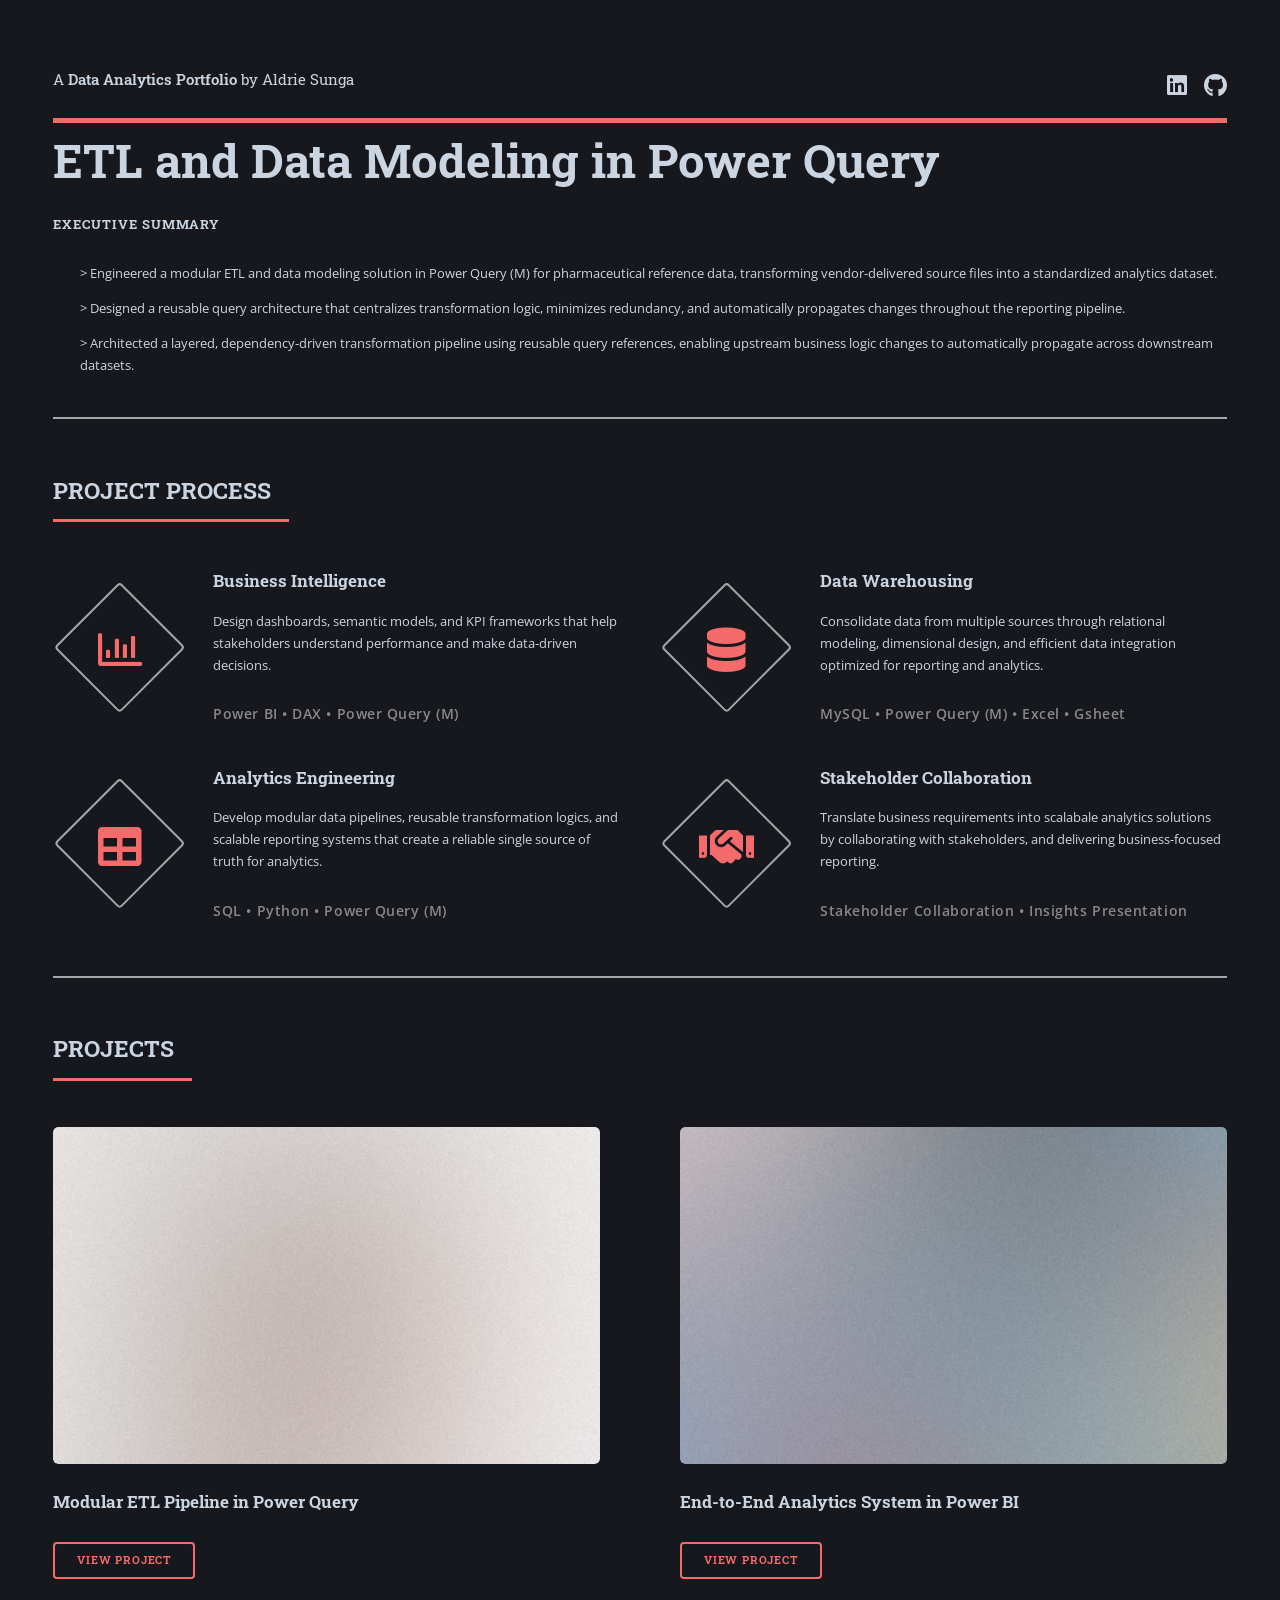
==== commit 275577f2: "Update project_1.html" ====
--- a/project_1.html
+++ b/project_1.html
@@ -5,7 +5,7 @@
 		<meta charset="utf-8" />
 		<meta name="viewport" content="width=device-width, initial-scale=1, user-scalable=no" />
 		<link rel="stylesheet" href="assets/css/main_mod.css" />
-        <link rel="icon" type="image/png" href="images/reading-eyeglasses.png"
+        <link rel="icon" type="image/png" href="images/reading-eyeglasses.png">
 	</head>
 	<body class="is-preload">
 
@@ -173,4 +173,4 @@
 			<script src="assets/js/main.js"></script>
 
 	</body>
-</html>+</html>
--- a/assets/css/main_mod.css
+++ b/assets/css/main_mod.css
@@ -1859,7 +1859,7 @@
     margin: 0 auto;
     max-width: 110em; }
     #main > .inner > section {
-      padding: 6em 0 4em 0 ;
+      padding: 6em 0 3em 0 ;
       border-top: solid 2px rgba(210, 215, 217, 0.75); }
       #main > .inner > section:first-of-type {
         border-top: 0 !important; }
@@ -2114,8 +2114,15 @@
   display: -webkit-flex;
   display: -ms-flex;
   display: flex; }
-  #banner h1 {
+  #banner .home-h1 {
     margin-top: -0.125em; }
+  #banner .project-h1 {
+    margin-top: -1em; }
+  #banner .p-header {
+    margin: 0 0 2em 0;
+    font-weight: bold; }
+  #banner .p-bullets p {
+    margin: 0 0 1em 2em; }
   #banner .content {
     -moz-flex-grow: 1;
     -webkit-flex-grow: 1;
@@ -2281,4 +2288,4 @@
     color: #888;
     font-weight: 600;
     letter-spacing: 0.04em;
-}+}
